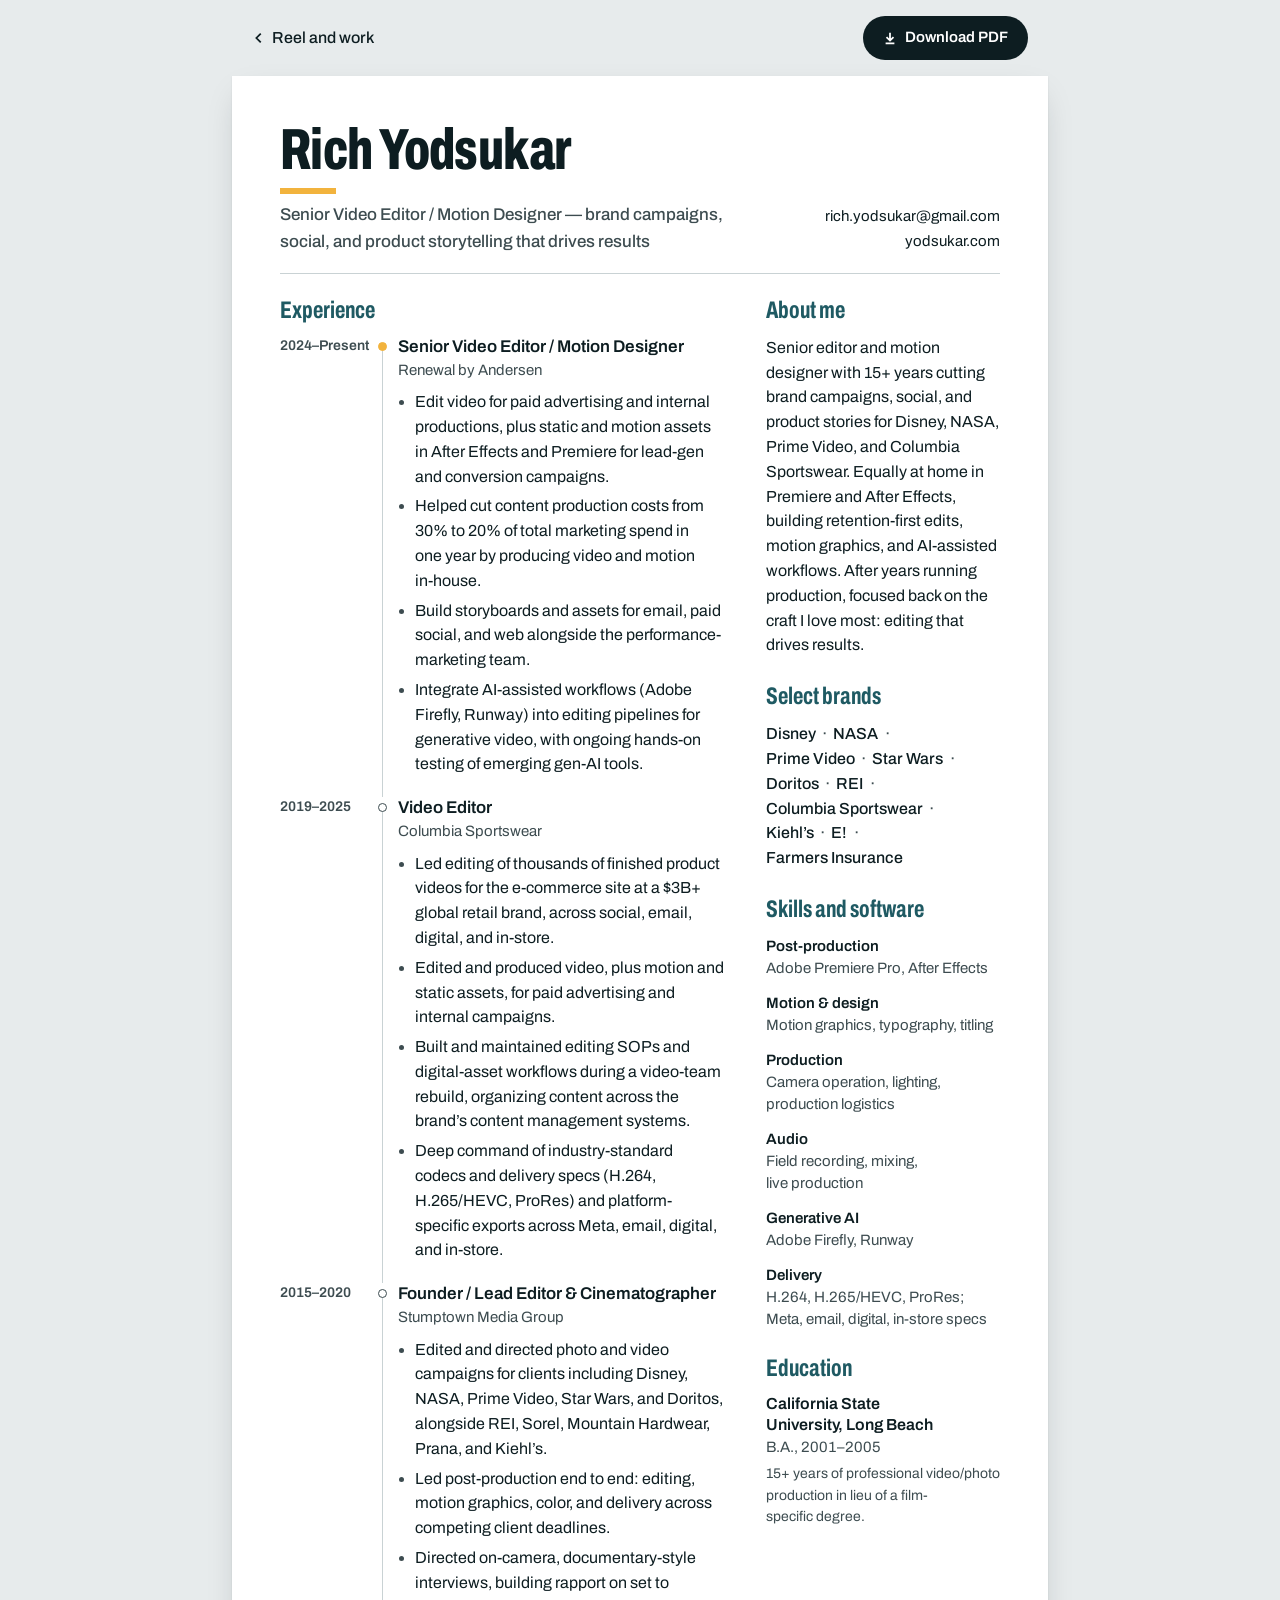
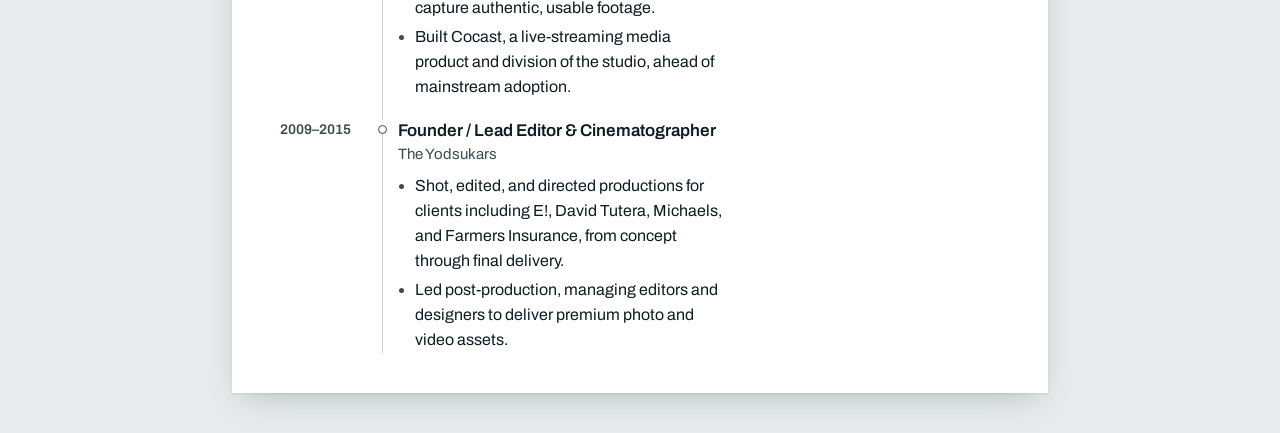
==== resume/index.html @ d4212134 "Add resume page (no phone number) and Resume link in the header Co-Authored-By: Claude Opus 5.5 <nor" ====
<!DOCTYPE html>
<html lang="en">
<head>
<meta charset="UTF-8">
<meta name="viewport" content="width=device-width, initial-scale=1.0">
<title>Rich Yodsukar | Resume</title>
<meta name="description" content="Rich Yodsukar: senior video editor and motion designer with 15+ years cutting brand campaigns, social, and product stories.">
<link rel="canonical" href="https://yodsukar.com/resume/">
<link rel="icon" type="image/svg+xml" href="../assets/favicon.svg?v=2">
<meta name="theme-color" content="#E7EBEC">
<link rel="preload" href="fonts/Archivo-400.woff2" as="font" type="font/woff2" crossorigin>
<link rel="preload" href="fonts/Archivo-Cond-800.woff2" as="font" type="font/woff2" crossorigin>
<meta name="color-scheme" content="light">
<style>
/* static instances of Archivo (OFL), cut with fontTools so the PDF embeds real TrueType, not Type3 */
@font-face { font-family: "Archivo"; src: url("fonts/Archivo-400.woff2") format("woff2"); font-weight: 400; font-stretch: 100%; font-display: swap; }
@font-face { font-family: "Archivo"; src: url("fonts/Archivo-500.woff2") format("woff2"); font-weight: 500; font-stretch: 100%; font-display: swap; }
@font-face { font-family: "Archivo"; src: url("fonts/Archivo-600.woff2") format("woff2"); font-weight: 600; font-stretch: 100%; font-display: swap; }
@font-face { font-family: "Archivo"; src: url("fonts/Archivo-700.woff2") format("woff2"); font-weight: 700; font-stretch: 100%; font-display: swap; }
@font-face { font-family: "Archivo"; src: url("fonts/Archivo-Cond-700.woff2") format("woff2"); font-weight: 700; font-stretch: 68%; font-display: swap; }
@font-face { font-family: "Archivo"; src: url("fonts/Archivo-Cond-800.woff2") format("woff2"); font-weight: 800; font-stretch: 68%; font-display: swap; }
:root {
  --paper: #ffffff;
  --ink: #0d1d21;
  --ink-2: #3d4c50;
  --rule: #c9d2d4;
  --tally: #f2b33d;
  --teal: #1f5a63;
  --font: "Archivo", -apple-system, BlinkMacSystemFont, "Segoe UI", Roboto, sans-serif;
}

*, *::before, *::after { box-sizing: border-box; }

html {
  background: #e7ebec;
  -webkit-text-size-adjust: 100%;
  accent-color: var(--teal);
}

body {
  margin: 0;
  font-family: var(--font);
  font-stretch: 100%;
  color: var(--ink);
  font-size: 16px;
  line-height: 1.55;
  -webkit-font-smoothing: antialiased;
}

::selection { background: var(--tally); color: var(--ink); }

h1, h2, h3, p, ul, ol, dl, dd { margin: 0; }
h1, h2, h3 { text-wrap: balance; }
p, li { text-wrap: pretty; }

a, button { touch-action: manipulation; }

a {
  color: var(--teal);
  text-underline-offset: 0.18em;
}

a:hover { color: var(--ink); }

:focus-visible {
  outline: 3px solid var(--teal);
  outline-offset: 2px;
  border-radius: 2px;
}

.toolbar {
  max-width: 8.5in;
  margin: 0 auto;
  padding: 16px 20px;
  display: flex;
  justify-content: flex-end;
}

.back {
  display: inline-flex;
  align-items: center;
  min-height: 44px;
  color: var(--ink);
  font-weight: 500;
  gap: 6px;
  margin-right: auto;
  text-decoration: none;
}

.back:hover { text-decoration: underline; }

.back svg { width: 14px; height: 14px; fill: none; stroke: currentColor; stroke-width: 2; }

.btn {
  display: inline-flex;
  align-items: center;
  gap: 8px;
  min-height: 44px;
  padding: 10px 20px;
  border-radius: 999px;
  background: var(--ink);
  color: #fff;
  font-weight: 600;
  font-size: 15px;
  text-decoration: none;
  transition: background-color 0.2s ease;
}

.btn:hover { background: var(--teal); color: #fff; }

.btn svg { width: 14px; height: 14px; fill: none; stroke: currentColor; stroke-width: 2; }

/* the sheet */
.sheet {
  max-width: 8.5in;
  margin: 0 auto 40px;
  background: var(--paper);
  padding: 48px 48px 40px;
  box-shadow: 0 1px 2px rgba(13, 29, 33, 0.08), 0 12px 32px -12px rgba(13, 29, 33, 0.25);
}

/* header */
.head {
  display: grid;
  grid-template-columns: 1fr auto;
  gap: 8px 32px;
  align-items: end;
  padding-bottom: 18px;
  border-bottom: 1px solid var(--rule);
}

.name {
  font-stretch: 68%;
  font-weight: 800;
  font-size: 58px;
  line-height: 0.9;
  letter-spacing: -0.01em;
}

.name::after {
  content: "";
  display: block;
  width: 56px;
  height: 6px;
  margin-top: 12px;
  background: var(--tally);
}

.role {
  grid-column: 1;
  font-size: 17px;
  font-weight: 500;
  color: var(--ink-2);
  max-width: 46ch;
}

.contact {
  grid-column: 2;
  grid-row: 1 / span 2;
  list-style: none;
  padding: 0;
  text-align: right;
  font-size: 15px;
  line-height: 1.7;
  font-variant-numeric: tabular-nums;
}

.contact a {
  color: var(--ink);
  text-decoration: none;
}

.contact a:hover { color: var(--teal); text-decoration: underline; }

/* body grid */
.cols {
  display: grid;
  grid-template-columns: minmax(0, 1.9fr) minmax(0, 1fr);
  gap: 40px;
  margin-top: 24px;
}

h2 {
  font-stretch: 68%;
  font-weight: 700;
  font-size: 24px;
  line-height: 1;
  color: var(--teal);
  margin-bottom: 14px;
}

.side section + section { margin-top: 26px; }

/* experience timeline: dates | track | job */
.jobs {
  list-style: none;
  padding: 0;
}

.job {
  display: grid;
  grid-template-columns: 84px minmax(0, 1fr);
  gap: 0 14px;
}

/* timeline track + one marker per job, drawn as backgrounds (no positioning: positioned boxes
   would be painted, and so written into the PDF text layer, after the sidebar) */
.what {
  --d: 9px;          /* marker diameter */
  --pad: 20px;       /* track to text */
  --top: 11px;       /* where the track starts */
  padding: 0 0 20px var(--pad);
  background: linear-gradient(var(--rule), var(--rule)) no-repeat calc(var(--d) / 2 - 0.5px) var(--top) / 1px 100%;
  -webkit-print-color-adjust: exact;
  print-color-adjust: exact;
}

/* the marker: an inline circle pulled back over the track (vector in the PDF, and no positioning,
   so the text order stays name, contact, experience, sidebar) */
.what h3::before {
  content: "";
  display: inline-block;
  box-sizing: border-box;
  width: var(--d);
  height: var(--d);
  margin: 0 calc(var(--pad) - var(--d)) 0 calc(var(--pad) * -1);
  border: 1.5px solid var(--ink-2);
  border-radius: 50%;
  background: var(--paper);
  vertical-align: 0.08em;
}

.job:last-child .what { padding-bottom: 0; }

.job.current .what h3::before { background: var(--tally); border-color: var(--tally); }


.when {
  white-space: nowrap;
  font-size: 14px;
  font-weight: 600;
  color: var(--ink-2);
  font-variant-numeric: tabular-nums;
  line-height: 1.35;
  padding-top: 1px;
}

.what h3 {
  font-size: 17px;
  font-weight: 600;
  line-height: 1.3;
}

.org {
  font-size: 15px;
  color: var(--ink-2);
  margin-top: 1px;
}

.what ul {
  list-style: disc;
  padding-left: 1.05em;
  margin-top: 8px;
}

.what li + li { margin-top: 5px; }

.what li::marker { color: var(--ink-2); }

.about p { color: var(--ink); }

.skills {
  display: grid;
  gap: 12px;
}

.skills dt {
  font-weight: 600;
  font-size: 15px;
}

.skills dd {
  text-wrap: pretty;
  color: var(--ink-2);
  font-size: 15px;
  line-height: 1.45;
}

.brands {
  list-style: none;
  padding: 0;
  display: flex;
  flex-wrap: wrap;
  font-weight: 500;
}

.brands li:not(:last-child)::after {
  content: "\00B7";
  margin: 0 0.4em;
  color: var(--ink-2);
}

.talks {
  list-style: none;
  padding: 0;
}

.talks li + li { margin-top: 10px; }

.talks strong { font-weight: 600; }

.talks span { color: var(--ink-2); }

.edu h3 {
  font-size: 16px;
  font-weight: 600;
  line-height: 1.3;
}

.edu p { color: var(--ink-2); font-size: 15px; }

.edu .note { font-size: 14px; margin-top: 4px; }

.num { font-variant-numeric: tabular-nums; }

/* phone */
@media screen and (max-width: 760px) {
  .toolbar { padding: 12px 16px; gap: 12px; }
  .sheet { padding: 28px 20px 32px; margin-bottom: 0; box-shadow: none; }
  .head { grid-template-columns: 1fr; }
  .name { font-size: 48px; }
  .contact { grid-column: 1; grid-row: auto; text-align: left; margin-top: 8px; display: flex; flex-wrap: wrap; column-gap: 20px; }
  .contact a { display: inline-flex; align-items: center; min-height: 44px; }
  .contact li { line-height: 1.2; }
  .cols { grid-template-columns: 1fr; gap: 32px; }
  .job { grid-template-columns: 1fr; }
  .when { padding-left: 20px; }
  .when { margin-bottom: 2px; }
}

/* print: one US Letter page */
@page {
  size: letter;
  margin: 0.4in 0.45in;
}

@media print {
  html, body { background: #fff; }
  html { -webkit-print-color-adjust: exact; print-color-adjust: exact; }
  body { font-size: 9pt; line-height: 1.34; }
  .toolbar { display: none; }
  .sheet { max-width: none; margin: 0; padding: 0; box-shadow: none; }
  .head { padding-bottom: 10pt; gap: 4pt 24pt; }
  .name { font-size: 40pt; }
  .name::after { width: 40pt; height: 4pt; margin-top: 7pt; }
  .role { font-size: 10.5pt; }
  .contact { font-size: 9pt; line-height: 1.55; }
  .cols { margin-top: 11pt; gap: 20pt; grid-template-columns: minmax(0, 2.15fr) minmax(0, 1fr); }
  h2 { font-size: 15pt; margin-bottom: 8pt; }
  .side section + section { margin-top: 15pt; }
  .job { grid-template-columns: 54pt minmax(0, 1fr); gap: 0 6pt; }
  .what { --d: 7pt; --pad: 13pt; --top: 6.5pt; padding: 0 0 10pt var(--pad); }
  .when { font-size: 8.6pt; }
  .what h3 { font-size: 10.4pt; }
  .org { font-size: 8.9pt; }
  .what ul { margin-top: 4pt; }
  .what li + li { margin-top: 1.5pt; }
  .skills { gap: 6pt; }
  .skills dt, .skills dd, .edu p { font-size: 9pt; }
  .talks li + li { margin-top: 5pt; }
  .edu h3 { font-size: 9.2pt; }
  .edu .note { font-size: 8.6pt; }
  a { color: var(--ink); text-decoration: none; }
  .job, .side section { break-inside: avoid; }
}
</style>
</head>
<body>

<div class="toolbar">
  <a class="back" href="../"><svg viewBox="0 0 16 16" aria-hidden="true"><path d="M10 3L5 8l5 5"/></svg>Reel and work</a>
  <a class="btn" href="Rich-Yodsukar-Resume.pdf" download>
    <svg viewBox="0 0 16 16" aria-hidden="true"><path d="M8 2v9M4 7l4 4 4-4M3 14h10"/></svg>
    Download PDF
  </a>
</div>

<main class="sheet">

  <header class="head">
    <h1 class="name">Rich Yodsukar</h1>
    <p class="role">Senior Video Editor / Motion Designer &mdash; brand campaigns, social, and product storytelling that drives results</p>
    <ul class="contact" aria-label="Contact">
      <li><a href="mailto:rich.yodsukar@gmail.com">rich.yodsukar@gmail.com</a></li>
      <li><a href="https://yodsukar.com">yodsukar.com</a></li>
    </ul>
  </header>

  <div class="cols">

    <section class="main" aria-labelledby="exp">
      <h2 id="exp">Experience</h2>
      <ol class="jobs">
        <li class="job current">
          <p class="when">2024–Present</p>
          <div class="what">
            <h3>Senior Video Editor / Motion Designer</h3>
            <p class="org">Renewal by Andersen</p>
            <ul>
              <li>Edit video for paid advertising and internal productions, plus static and motion assets in After Effects and Premiere for lead-gen and conversion campaigns.</li>
              <li>Helped cut content production costs from 30% to 20% of total marketing spend in one year by producing video and motion in-house.</li>
              <li>Build storyboards and assets for email, paid social, and web alongside the performance-marketing team.</li>
              <li>Integrate AI-assisted workflows (Adobe Firefly, Runway) into editing pipelines for generative video, with ongoing hands-on testing of emerging gen-AI tools.</li>
            </ul>
          </div>
        </li>

        <li class="job">
          <p class="when">2019–2025</p>
          <div class="what">
            <h3>Video Editor</h3>
            <p class="org">Columbia Sportswear</p>
            <ul>
              <li>Led editing of thousands of finished product videos for the e-commerce site at a $3B+ global retail brand, across social, email, digital, and in-store.</li>
              <li>Edited and produced video, plus motion and static assets, for paid advertising and internal campaigns.</li>
              <li>Built and maintained editing SOPs and digital-asset workflows during a video-team rebuild, organizing content across the brand&rsquo;s content management systems.</li>
              <li>Deep command of industry-standard codecs and delivery specs (H.264, H.265/HEVC, ProRes) and platform-specific exports across Meta, email, digital, and in-store.</li>
            </ul>
          </div>
        </li>

        <li class="job">
          <p class="when">2015–2020</p>
          <div class="what">
            <h3>Founder / Lead Editor &amp; Cinematographer</h3>
            <p class="org">Stumptown Media Group</p>
            <ul>
              <li>Edited and directed photo and video campaigns for clients including Disney, NASA, Prime Video, Star Wars, and Doritos, alongside REI, Sorel, Mountain Hardwear, Prana, and Kiehl&rsquo;s.</li>
              <li>Led post-production end to end: editing, motion graphics, color, and delivery across competing client deadlines.</li>
              <li>Directed on-camera, documentary-style interviews, building rapport on set to capture authentic, usable footage.</li>
              <li>Built Cocast, a live-streaming media product and division of the studio, ahead of mainstream adoption.</li>
            </ul>
          </div>
        </li>

        <li class="job">
          <p class="when">2009–2015</p>
          <div class="what">
            <h3>Founder / Lead Editor &amp; Cinematographer</h3>
            <p class="org">The Yodsukars</p>
            <ul>
              <li>Shot, edited, and directed productions for clients including E!, David Tutera, Michaels, and Farmers Insurance, from concept through final delivery.</li>
              <li>Led post-production, managing editors and designers to deliver premium photo and video assets.</li>
            </ul>
          </div>
        </li>
      </ol>
    </section>

    <aside class="side">

      <section class="about" aria-labelledby="about">
        <h2 id="about">About me</h2>
        <p>Senior editor and motion designer with 15+ years cutting brand campaigns, social, and product stories for Disney, NASA, Prime Video, and Columbia Sportswear. Equally at home in Premiere and After Effects, building retention-first edits, motion graphics, and AI-assisted workflows. After years running production, focused back on the craft I love most: editing that drives results.</p>
      </section>

      <section aria-labelledby="brands">
        <h2 id="brands">Select brands</h2>
        <ul class="brands"><li>Disney</li><li>NASA</li><li>Prime Video</li><li>Star Wars</li><li>Doritos</li><li>REI</li><li>Columbia Sportswear</li><li>Kiehl&rsquo;s</li><li>E!</li><li>Farmers Insurance</li></ul>
      </section>

      <section aria-labelledby="skills">
        <h2 id="skills">Skills and software</h2>
        <dl class="skills">
          <div>
            <dt>Post-production</dt>
            <dd>Adobe Premiere Pro, After Effects</dd>
          </div>
          <div>
            <dt>Motion &amp; design</dt>
            <dd>Motion graphics, typography, titling</dd>
          </div>
          <div>
            <dt>Production</dt>
            <dd>Camera operation, lighting, production logistics</dd>
          </div>
          <div>
            <dt>Audio</dt>
            <dd>Field recording, mixing, live production</dd>
          </div>
          <div>
            <dt>Generative AI</dt>
            <dd>Adobe Firefly, Runway</dd>
          </div>
          <div>
            <dt>Delivery</dt>
            <dd>H.264, H.265/HEVC, ProRes; Meta, email, digital, in-store specs</dd>
          </div>
        </dl>
      </section>

      <section class="edu" aria-labelledby="edu">
        <h2 id="edu">Education</h2>
        <h3>California State University, Long Beach</h3>
        <p>B.A., <span class="num">2001–2005</span></p>
        <p class="note">15+ years of professional video/photo production in lieu of a film-specific degree.</p>
      </section>

    </aside>
  </div>
</main>

</body>
</html>
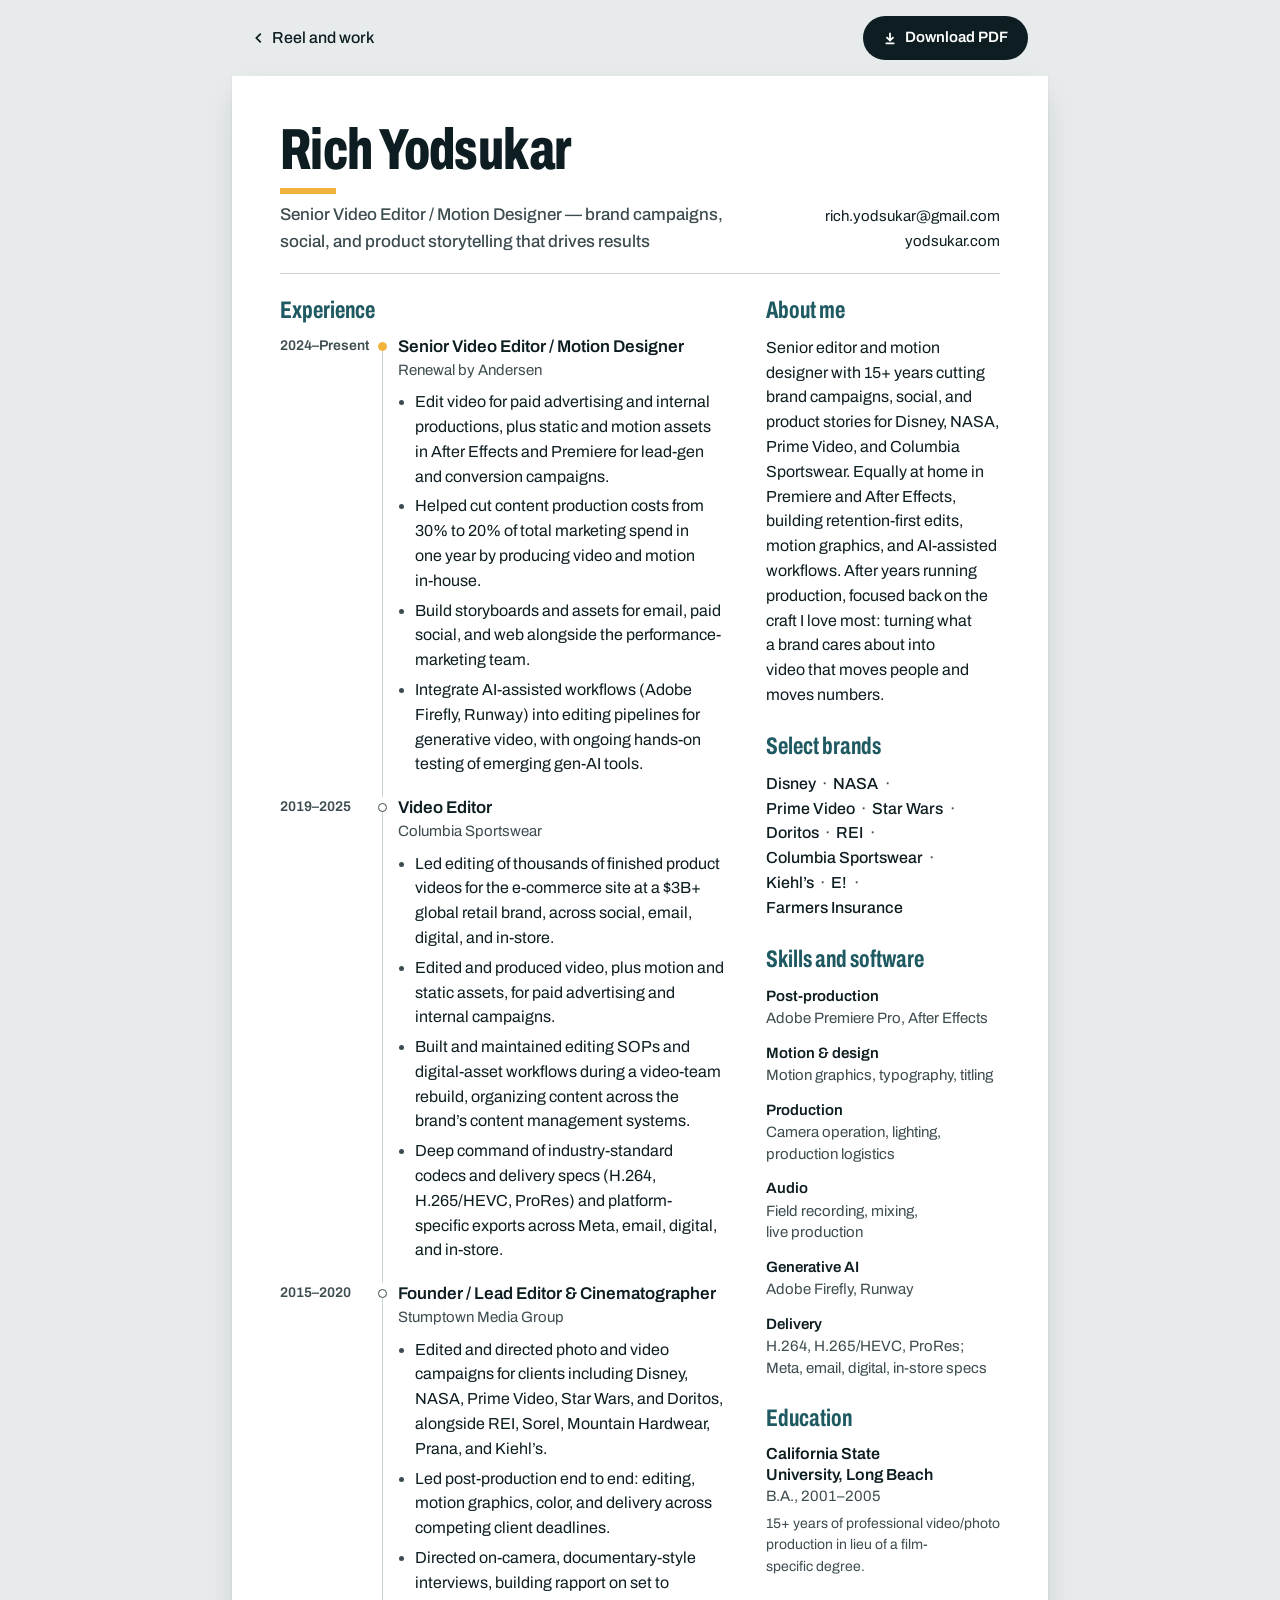
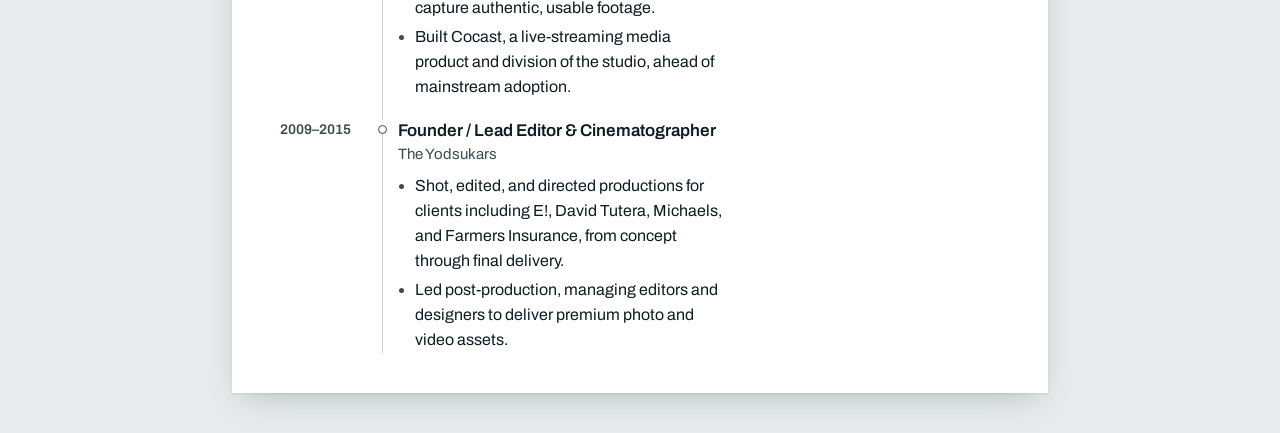
==== commit 76f94c0f: "Resume: new summary line Co-Authored-By: Claude Opus 5.5 <noreply@anthropic.com> Claude-Session: htt" ====
--- a/resume/index.html
+++ b/resume/index.html
@@ -461,7 +461,7 @@
 
       <section class="about" aria-labelledby="about">
         <h2 id="about">About me</h2>
-        <p>Senior editor and motion designer with 15+ years cutting brand campaigns, social, and product stories for Disney, NASA, Prime Video, and Columbia Sportswear. Equally at home in Premiere and After Effects, building retention-first edits, motion graphics, and AI-assisted workflows. After years running production, focused back on the craft I love most: editing that drives results.</p>
+        <p>Senior editor and motion designer with 15+ years cutting brand campaigns, social, and product stories for Disney, NASA, Prime Video, and Columbia Sportswear. Equally at home in Premiere and After Effects, building retention-first edits, motion graphics, and AI-assisted workflows. After years running production, focused back on the craft I love most: turning what a brand cares about into video that moves people and moves numbers.</p>
       </section>
 
       <section aria-labelledby="brands">
